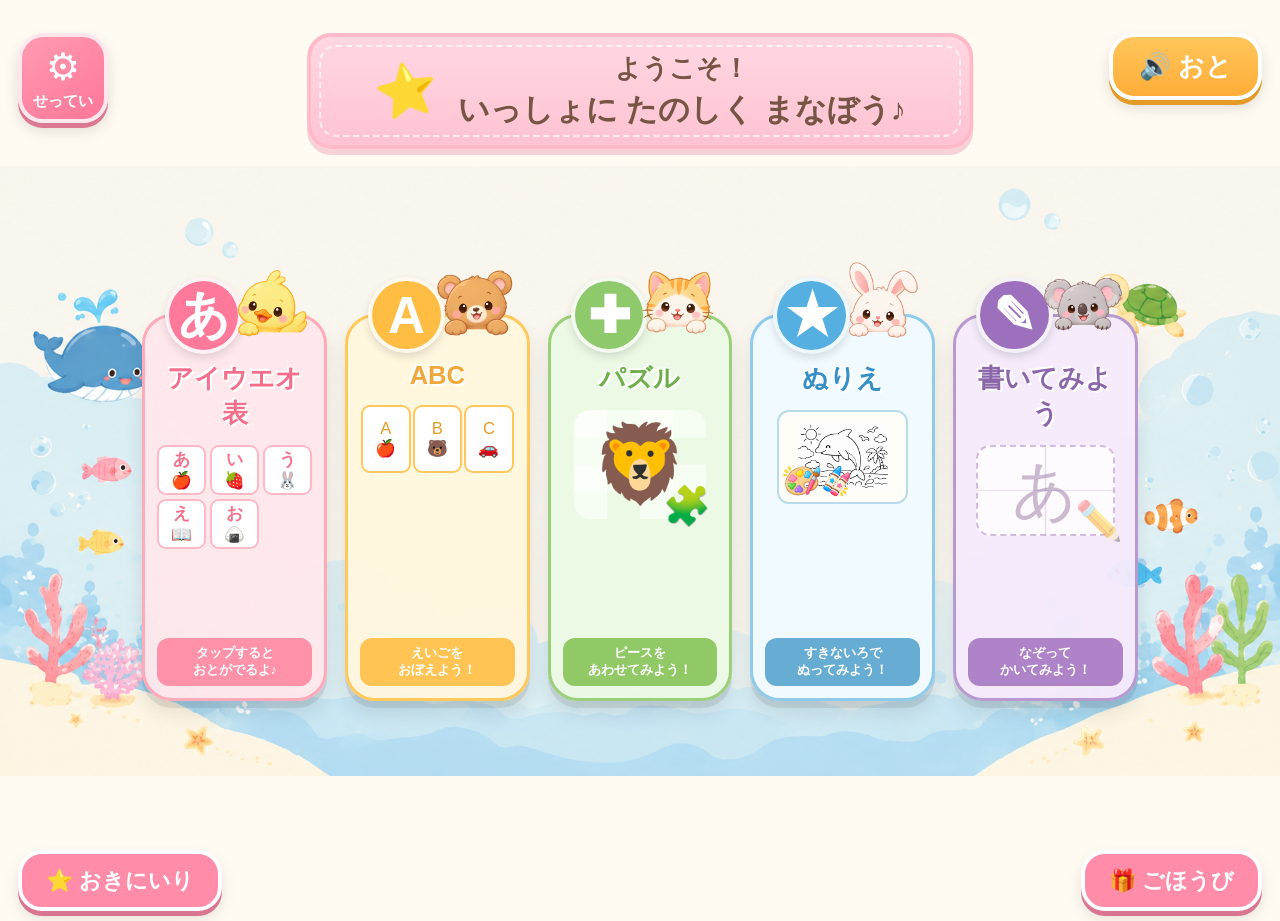
==== index.html @ 0b4a3ac4 "知育アプリ初回コミット" ====
<!DOCTYPE html>
<html lang="ja">
<head>
  <meta charset="UTF-8">
  <meta name="viewport" content="width=device-width, initial-scale=1.0, viewport-fit=cover">
  <title>知育アプリ</title>
　<link rel="manifest" href="manifest.json">
　<meta name="theme-color" content="#4caf50">

  <link rel="stylesheet" href="style.css">
</head>

<body>

  <main class="app">

    <!-- 上部 -->
    <header class="top-area">

      <button class="circle-button settings-button" id="settingsButton">
        ⚙
        <span>せってい</span>
      </button>

      <div class="welcome-box">
        <div class="star">⭐</div>

        <div>
          <p class="welcome-small">ようこそ！</p>
          <h1>いっしょに たのしく まなぼう♪</h1>
        </div>
      </div>

      <button class="sound-button" id="soundButton">
        🔊
        <span>おと</span>
      </button>

    </header>


    <!-- 遊び一覧 -->
    <section class="menu-area">

      <!-- アイウエオ表 -->
      <button
        class="menu-card hiragana-card"
        data-page="hiragana.html"
      >
        <div class="card-icon">あ</div>
        <div class="animal">
          <img src="images/duck.png" alt="あひる">
        </div>

        <h2>アイウエオ表</h2>

        <div class="hiragana-preview">
          <span>あ<br>🍎</span>
          <span>い<br>🍓</span>
          <span>う<br>🐰</span>
          <span>え<br>📖</span>
          <span>お<br>🍙</span>
        </div>

        <p>タップすると<br>おとがでるよ♪</p>
      </button>


      <!-- ABC -->
      <button
        class="menu-card abc-card"
        data-page="abc.html"
      >
        <div class="card-icon">A</div>
        <div class="animal">
          <img src="images/bear.png" alt="くま">
        </div>

        <h2>ABC</h2>

        <div class="abc-preview">
          <span>A<br>🍎</span>
          <span>B<br>🐻</span>
          <span>C<br>🚗</span>
        </div>

        <p>えいごを<br>おぼえよう！</p>
      </button>


      <!-- パズル -->
      <button
        class="menu-card puzzle-card"
        data-page="puzzle.html"
      >
        <div class="card-icon">✚</div>
        <div class="animal">
          <img src="images/cat.png" alt="ねこ">
        </div>

        <h2>パズル</h2>

        <div class="puzzle-preview">
          🦁
          <span class="piece">🧩</span>
        </div>

        <p>ピースを<br>あわせてみよう！</p>
      </button>


     <!-- ぬりえ -->
<button
  class="menu-card coloring-card"
  data-page="coloring-select.html"
  >
  <!-- 上の丸いアイコン -->
  <div class="card-icon">★</div>

  <!-- カードの上からのぞく動物 -->
  <div class="animal">
    <img src="images/rabbit.png" alt="うさぎ">
  </div>

  <h2>ぬりえ</h2>

  <!-- ぬりえのプレビュー -->
  <div class="coloring-preview">
    <img
      src="images/coloring/dolphin.png"
      alt="いるかのぬりえ"
      class="coloring-image"
    >

    <!-- クレヨン -->
    <div class="crayons">
      <img
    class="palette-img"
    src="images/coloring/palette.png"
    alt="パレット"
  >

  <img
    class="crayon-img"
    src="images/coloring/crayon.png"
    alt="クレヨン"
  >
    </div>
  </div>

  <p>すきないろで<br>ぬってみよう！</p>
</button>


      <!-- 書いてみよう -->
      <button
        class="menu-card write-card"
        data-page="write.html"
      >
        <div class="card-icon">✎</div>
        <div class="animal">
          <img src="images/koala.png" alt="こあら"></div>

        <h2>書いてみよう</h2>

        <div class="write-preview">
          あ
          <span>✏️</span>
        </div>

        <p>なぞって<br>かいてみよう！</p>
      </button>

    </section>


    <!-- 下部 -->
    <footer class="bottom-area">

      <button class="bottom-button favorite-button">
        ⭐ おきにいり
      </button>

      <button class="bottom-button reward-button">
        🎁 ごほうび
      </button>

    </footer>

  </main>


  <!-- 縦向きだった場合 -->
  <div class="rotate-message">
    <div>
      <p>📱 ↻</p>
      <strong>よこむきにしてね♪</strong>
    </div>
  </div>


  <script src="script.js"></script>
</body>
</html>
---- style.css ----
/* ================================
   基本設定
================================ */

* {
  box-sizing: border-box;
  -webkit-tap-highlight-color: transparent;
}

html,
body {
  margin: 0;
  padding: 0;
  width: 100%;
  height: 100%;
}

body {
  font-family:
    "Hiragino Maru Gothic ProN",
    "Hiragino Kaku Gothic ProN",
    "Yu Gothic",
    sans-serif;

  overflow: hidden;
  background: #fffaf2;
}


/* ================================
   アプリ全体
================================ */

.app {
  position: relative;

  width: 100vw;
  height: 100dvh;

  min-width: 650px;

  background-image: url("images/background.png");
  background-repeat: no-repeat;
  background-position: center;
  background-size: contain;

  display: flex;
  flex-direction: column;

  padding:
    max(12px, env(safe-area-inset-top))
    max(18px, env(safe-area-inset-right))
    max(10px, env(safe-area-inset-bottom))
    max(18px, env(safe-area-inset-left));
}


/* ================================
   上部
================================ */

.top-area {
  position: relative;

  height: 22%;

  display: flex;
  align-items: flex-start;
  justify-content: space-between;
}


/* 丸ボタン */

.circle-button {
  width: clamp(65px, 7vw, 95px);
  aspect-ratio: 1;

  border-radius: 28%;
  border: 4px solid rgba(255, 255, 255, 0.8);

  background: linear-gradient(
    145deg,
    #ff9bb1,
    #ff7699
  );

  color: white;

  font-size: clamp(24px, 3vw, 42px);

  box-shadow:
    0 5px 0 #dc7992,
    0 8px 15px rgba(0, 0, 0, 0.12);

  cursor: pointer;

  display: flex;
  flex-direction: column;
  align-items: center;
  justify-content: center;

  transition: 0.15s;
}

.circle-button span {
  margin-top: 2px;
  font-size: clamp(11px, 1.2vw, 16px);
  font-weight: bold;
}


/* ウェルカム */

.welcome-box {
  position: absolute;
  left: 50%;
  top: 0;

  transform: translateX(-50%);

  width: min(52vw, 760px);

  min-height: 95px;

  padding: 14px 40px;

  border: 4px solid #ffb9c8;
  border-radius: 24px;

  background:
    linear-gradient(
      180deg,
      #ffd7e2,
      #ffc3d3
    );

  box-shadow:
    0 6px 0 rgba(234, 157, 179, 0.45);

  display: flex;
  align-items: center;
  justify-content: center;

  text-align: center;

  color: #765544;
}

.welcome-box::before {
  content: "";

  position: absolute;
  inset: 8px;

  border: 2px dashed rgba(255, 255, 255, 0.7);
  border-radius: 17px;

  pointer-events: none;
}

.star {
  font-size: clamp(40px, 4vw, 65px);
  margin-right: 20px;

  transform: rotate(-10deg);
}

.welcome-small {
  margin: 0 0 3px;

  font-size: clamp(18px, 2vw, 30px);
  font-weight: bold;
}

.welcome-box h1 {
  margin: 0;

  font-size: clamp(20px, 2.4vw, 36px);
}


/* 音ボタン */

.sound-button {
  border: 4px solid white;
  border-radius: 25px;

  padding: 12px 26px;

  background: linear-gradient(
    #ffc65b,
    #ffad38
  );

  color: white;

  font-size: clamp(18px, 2vw, 28px);
  font-weight: bold;

  box-shadow:
    0 5px 0 #e39a27,
    0 8px 15px rgba(0, 0, 0, 0.12);

  cursor: pointer;

  transition: 0.15s;
}


/* ================================
   メニュー
================================ */

.menu-area {
  flex: 1;

  display: grid;

  grid-template-columns: repeat(5, minmax(120px, 1fr));

  gap: clamp(10px, 1.4vw, 24px);

  align-items: center;

  width: 80%;
  margin: 0 auto;
}


/* カード */

.menu-card {
  position: relative;

  height: min(43vh, 430px);

  border-radius: 30px;

  border: 3px solid rgba(255, 255, 255, 0.85);

  padding: 36px 12px 12px;

  cursor: pointer;

  box-shadow:
    0 7px 0 rgba(0, 0, 0, 0.08),
    0 12px 20px rgba(0, 0, 0, 0.09);

  display: flex;
  flex-direction: column;
  align-items: center;

  transition:
    transform 0.15s ease,
    filter 0.15s ease;
}

.menu-card:hover {
  transform: translateY(-6px);
}

.menu-card:active {
  transform: translateY(4px) scale(0.98);
}


/* カード上の丸 */

.card-icon {
  position: absolute;

  top: -40px;
  left: 20px;

  width: clamp(62px, 6vw, 88px);
  aspect-ratio: 1;

  border-radius: 50%;

  display: flex;
  align-items: center;
  justify-content: center;

  font-size: clamp(35px, 4vw, 55px);
  font-weight: bold;

  color: white;

  border: 4px solid rgba(255, 255, 255, 0.9);

  box-shadow: 0 4px 8px rgba(0, 0, 0, 0.12);
}


/* 動物 */

.animal {
  position: absolute;
  top: 0;
  right: 10px;
  transform: translateY(-72%);
  z-index: 2;
}

.animal img {
  width: clamp(70px, 6.5vw, 105px);
  height: auto;
  display: block;
}


/* タイトル */

.menu-card h2 {
  margin: 8px 0 14px;

  font-size: clamp(18px, 2vw, 30px);

  color: #6d594e;

  text-shadow:
    2px 2px 0 white,
    -2px -2px 0 white;
}

.menu-card > p {
  margin-top: auto;
  margin-bottom: 0;

  width: 100%;

  padding: 7px;

  border-radius: 12px;

  color: white;
  font-size: clamp(10px, 1vw, 15px);
  font-weight: bold;

  text-align: center;
}


/* ================================
   アイウエオ
================================ */

.hiragana-card {
  background: rgba(255, 232, 237, 0.95);
  border-color: #ffaabb;
}

.hiragana-card .card-icon {
  background: #ff799a;
}

.hiragana-card h2 {
  color: #f46f8c;
}

.hiragana-card > p {
  background: #ff91a9;
}

.hiragana-preview {
  display: grid;
  grid-template-columns: repeat(3, 1fr);
  gap: 4px;
  width: 100%;
}

.hiragana-preview span {
  padding: 2px 2px;
  background: white;
  border: 2px solid #ffb9c6;
  border-radius: 9px;
  color: #f4728c;
  font-weight: bold;
  font-size: clamp(12px, 1.3vw, 20px);
}


/* ================================
   ABC
================================ */

.abc-card {
  background: rgba(255, 247, 222, 0.96);
  border-color: #ffc95d;
}

.abc-card .card-icon {
  background: #ffbd43;
}

.abc-card h2 {
  color: #efa93a;
}

.abc-card > p {
  background: #ffc453;
}

.abc-preview {
  display: flex;
  justify-content: center;

  width: 100%;
}

.abc-preview span {
  flex: 1;

  margin: 1px;

  padding: 12px 2px;

  background: white;

  border: 2px solid #ffc75d;
  border-radius: 9px;

  font-size: clamp(11px, 1.3vw, 20px);
  color: #e79d23;
}


/* ================================
   パズル
================================ */

.puzzle-card {
  background: rgba(236, 250, 229, 0.96);
  border-color: #9ccf79;
}

.puzzle-card .card-icon {
  background: #8ec96b;
}

.puzzle-card h2 {
  color: #70ae4c;
}

.puzzle-card > p {
  background: #91c966;
}

.puzzle-preview {
  position: relative;

  width: 85%;
  aspect-ratio: 1.2;

  border-radius: 16px;

  background:
    linear-gradient(
      90deg,
      rgba(255,255,255,.5) 50%,
      transparent 50%
    ),
    linear-gradient(
      rgba(255,255,255,.5) 50%,
      transparent 50%
    );

  background-size: 50% 50%;

  display: flex;
  align-items: center;
  justify-content: center;

  font-size: clamp(55px, 6vw, 95px);
}

.piece {
  position: absolute;
  bottom: -10px;
  right: -5px;

  font-size: clamp(28px, 3vw, 50px);
}



/* =========================
   ぬりえカード
========================= */

.coloring-card {
  border-color: #8fcceb;
  background: #f1fbff;
}


/* タイトル */
.coloring-card h2 {
  color: #368fc7;
}


/* 上の丸アイコン */
.coloring-card .card-icon {
  background: #55afe0;
}

.coloring-card > p {
  background: #67acd2;
}


/* =========================
   ぬりえプレビュー
========================= */

.coloring-preview {
  position: relative;

  width: 85%;
  aspect-ratio: 1.4;

  margin: 0 auto;

  background: #fffdf8;

  border: 2px solid #b9dceb;
  border-radius: 12px;

  display: flex;
  justify-content: center;
  align-items: center;

  overflow: hidden;
}


/* いるかの線画 */
.coloring-image {
  width: 75%;
  height: 75%;

  object-fit: contain;
}


/* =========================
   クレヨン
========================= */

.crayons {
  position: absolute;

  left: 5px;
  bottom: 5px;

  display: flex;
  align-items: flex-end;
  gap: 2px;

  z-index: 2;
}


/* パレット */
.palette-img {
  width: clamp(25px, 3vw, 45px);
  height: auto;

  object-fit: contain;

  transform: rotate(-10deg);
}


/* クレヨン */
.crayon-img {
  width: clamp(18px, 2vw, 30px);
  height: auto;

  object-fit: contain;

  transform: rotate(12deg);
}

/* ================================
   書いてみよう
================================ */

.write-card {
  background: rgba(245, 235, 252, 0.96);
  border-color: #b999d1;
}

.write-card .card-icon {
  background: #9d70bd;
}

.write-card h2 {
  color: #8b67aa;
}

.write-card > p {
  background: #af83c7;
}

.write-preview {
  position: relative;

  width: 90%;
  aspect-ratio: 2/1;

  border:
    2px dashed
    rgba(171, 126, 190, 0.5);

  background:
    linear-gradient(
      to right,
      transparent 49%,
      rgba(176, 134, 194, .25) 50%,
      transparent 51%
    ),
    linear-gradient(
      to bottom,
      transparent 49%,
      rgba(176, 134, 194, .25) 50%,
      transparent 51%
    ),
    rgba(255, 255, 255, 0.8);

  border-radius: 14px;

  display: flex;
  justify-content: center;
  align-items: center;

  font-size: clamp(40px, 5vw, 80px);

  color: rgba(140, 105, 150, 0.45);
}

.write-preview span {
  position: absolute;

  right: -10px;
  bottom: -10px;

  font-size: clamp(25px, 3vw, 50px);
}


/* ================================
   下
================================ */

.bottom-area {
  height: 14%;

  display: flex;
  align-items: flex-end;
  justify-content: space-between;
}

.bottom-button {
  min-width: 160px;

  padding: 12px 24px;

  border: 4px solid white;
  border-radius: 24px;

  background: #ff8da9;

  color: white;

  font-size: clamp(15px, 1.7vw, 24px);
  font-weight: bold;

  box-shadow:
    0 5px 0 #d97491,
    0 8px 15px rgba(0, 0, 0, 0.1);

  cursor: pointer;
}


/* ================================
   ボタン共通
================================ */

button {
  font-family: inherit;
}

button:active {
  box-shadow: none;
}


/* ================================
   縦向き表示
================================ */

.rotate-message {
  display: none;
}


/* スマホ縦向きなら画面を隠す */

@media (orientation: portrait) {

  .app {
    display: none;
  }

  .rotate-message {
    position: fixed;
    inset: 0;

    display: flex;
    align-items: center;
    justify-content: center;

    background: #fff5f8;

    text-align: center;

    color: #e67c98;

    font-size: 24px;
  }

  .rotate-message p {
    font-size: 60px;
    margin: 0 0 15px;
  }
}


/* ================================
   小さめ端末
================================ */

@media (max-height: 500px) {

  .welcome-box {
    min-height: 70px;
    padding: 8px 30px;
  }

  .top-area {
    height: 22%;
  }

  .menu-card {
    height: 45vh;
    padding-top: 25px;
    position: relative;
  }

  .card-icon {
    top: -28px;
  }

  .animal {
  position: absolute;
  /* カード上辺に配置 */
  top: 0;
  right: 10px;
   /* 自分の高さ分、上へずらす */
  transform: translateY(-72%);

  z-index: 2;
}

.animal img {
  width: clamp(70px, 6.5vw, 105px);
  height: auto;
  display: block;
}

}
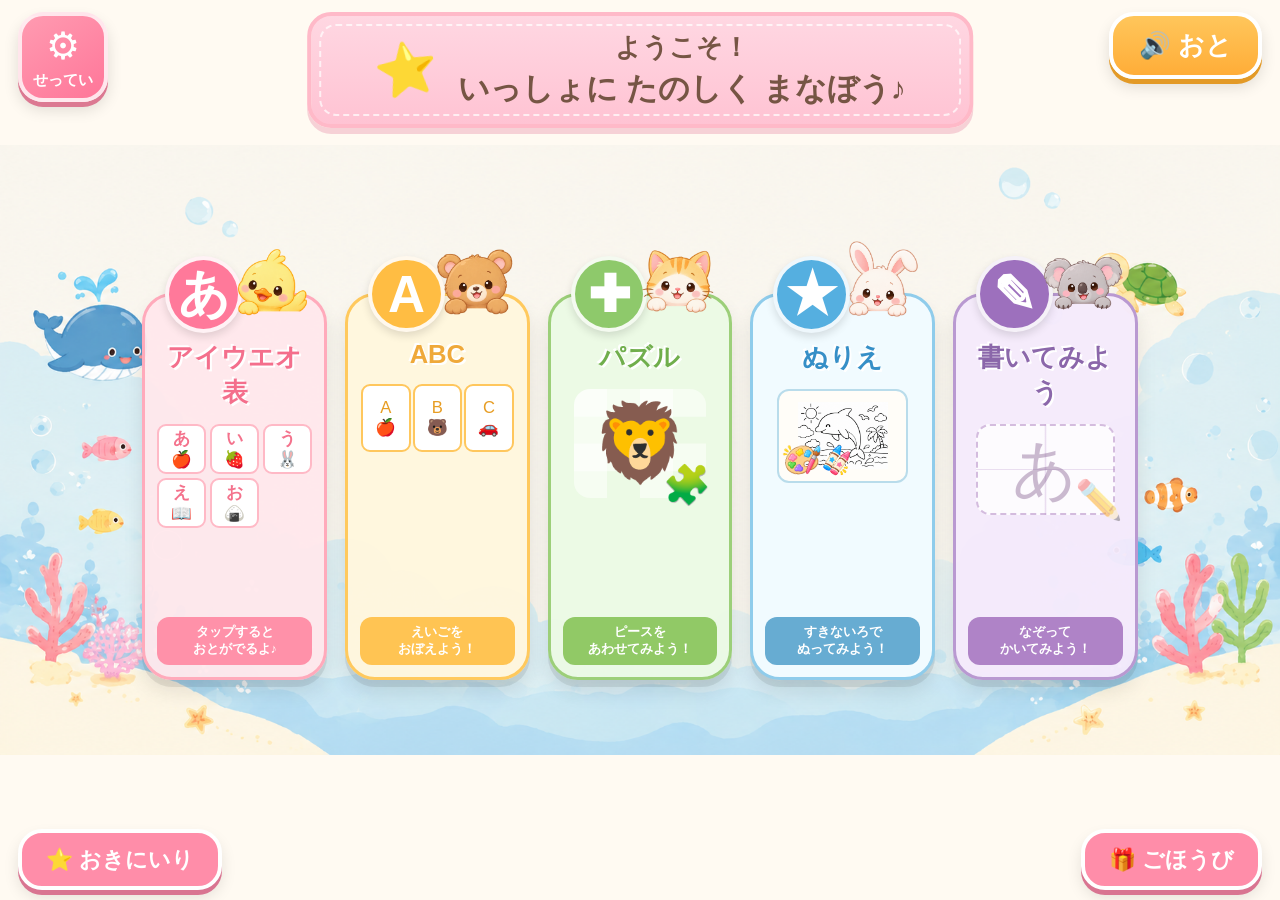
==== commit 82b82f00: "icon修正" ====
--- a/index.html
+++ b/index.html
@@ -4,9 +4,9 @@
   <meta charset="UTF-8">
   <meta name="viewport" content="width=device-width, initial-scale=1.0, viewport-fit=cover">
   <title>知育アプリ</title>
-　<link rel="manifest" href="manifest.json">
-　<meta name="theme-color" content="#4caf50">
-
+  <link rel="manifest" href="manifest.json">
+  <meta name="theme-color" content="#4caf50">
+  <link rel="apple-touch-icon" href="./icons/icon-192.png">
   <link rel="stylesheet" href="style.css">
 </head>
 
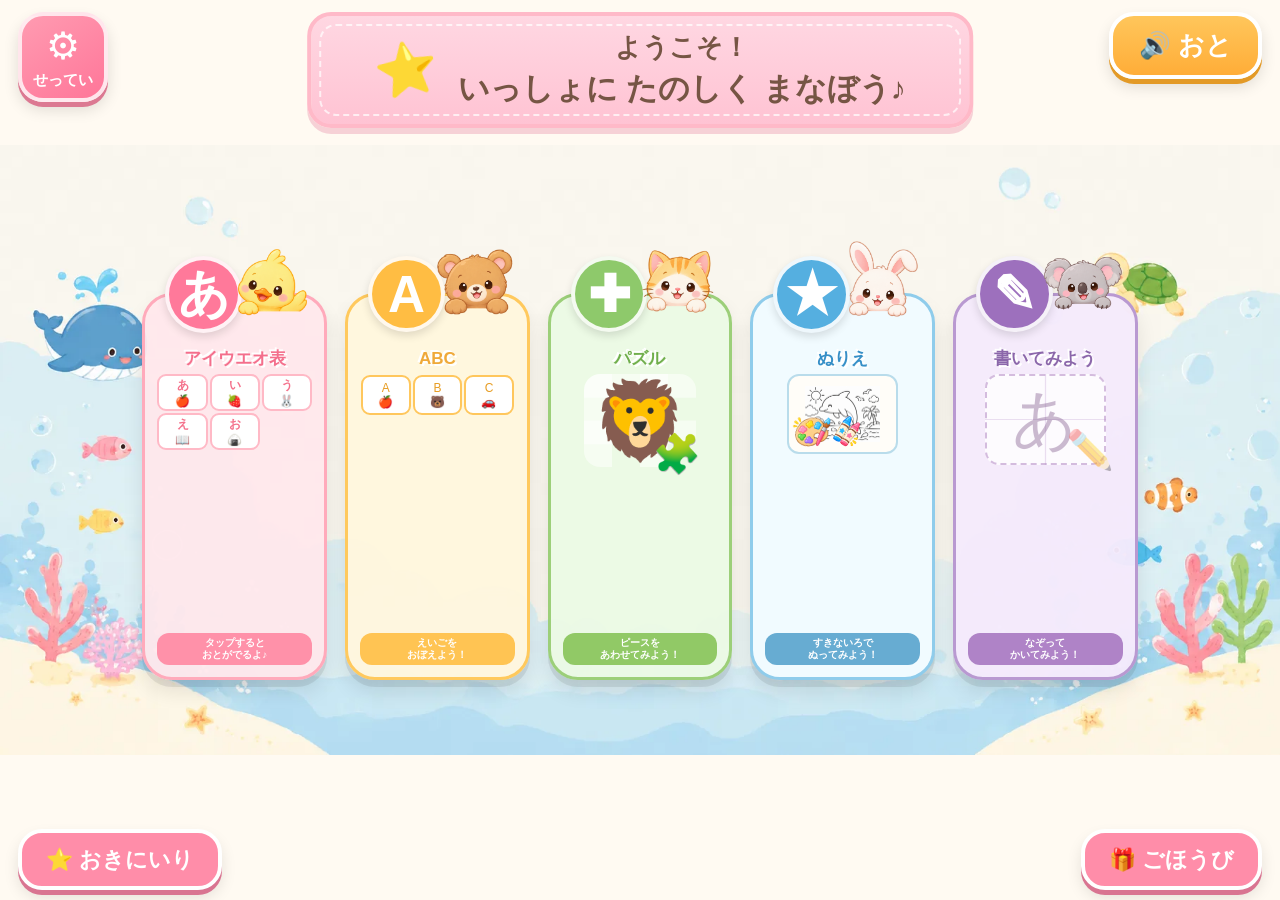
==== commit f7b8ce35: "“パズル修正“" ====
--- a/index.html
+++ b/index.html
@@ -91,7 +91,7 @@
       <!-- パズル -->
       <button
         class="menu-card puzzle-card"
-        data-page="puzzle.html"
+        data-page="puzzle-select.html"
       >
         <div class="card-icon">✚</div>
         <div class="animal">
--- a/style.css
+++ b/style.css
@@ -37,9 +37,8 @@
   width: 100vw;
   height: 100dvh;
 
-  min-width: 650px;
-
-  background-image: url("images/background.png");
+
+  background-image: url("images/background.webp");
   background-repeat: no-repeat;
   background-position: center;
   background-size: contain;
@@ -313,7 +312,7 @@
 /* タイトル */
 
 .menu-card h2 {
-  margin: 8px 0 14px;
+  margin: 20px 0 14px;
 
   font-size: clamp(18px, 2vw, 30px);
 
@@ -782,4 +781,222 @@
   display: block;
 }
 
+}
+
+/* ================================
+   スマホ横向き対応
+================================ */
+
+@media (orientation: landscape) and (max-height: 500px) {
+
+  .app {
+    width: 100%;
+    height: 100dvh;
+
+    padding:
+      max(6px, env(safe-area-inset-top))
+      max(10px, env(safe-area-inset-right))
+      max(6px, env(safe-area-inset-bottom))
+      max(10px, env(safe-area-inset-left));
+  }
+
+  /* 上部 */
+  .top-area {
+    height: 20%;
+  }
+
+  /* 設定 */
+  .circle-button {
+    width: clamp(48px, 7vw, 65px);
+    border-width: 3px;
+    font-size: clamp(18px, 3vw, 28px);
+  }
+
+  .circle-button span {
+    font-size: clamp(9px, 1.4vw, 12px);
+  }
+
+  /* ようこそ */
+  .welcome-box {
+    width: 52%;
+    min-height: 55px;
+    padding: 5px 15px;
+    border-width: 3px;
+    border-radius: 16px;
+  }
+
+  .star {
+    font-size: clamp(24px, 4vw, 36px);
+    margin-right: 8px;
+  }
+
+  .welcome-small {
+    font-size: clamp(12px, 2vw, 18px);
+  }
+
+  .welcome-box h1 {
+    font-size: clamp(13px, 2.3vw, 20px);
+    white-space: nowrap;
+  }
+
+  /* 音 */
+  .sound-button {
+    padding: 7px 14px;
+    border-width: 3px;
+    border-radius: 16px;
+    font-size: clamp(13px, 2vw, 19px);
+  }
+
+  /* 5枚のカード */
+  .menu-area {
+    width: 86%;
+    grid-template-columns: repeat(5, minmax(0, 1fr));
+    gap: clamp(5px, 1vw, 10px);
+  }
+
+  .menu-card {
+    width: 100%;
+    min-width: 0;
+
+    height: 44vh;
+    padding: 22px 4px 5px;
+
+    border-radius: 18px;
+    overflow: visible;
+  }
+
+  /* 丸アイコン */
+  .card-icon {
+    top: -22px;
+    left: 8px;
+
+    width: clamp(45px, 6vw, 60px);
+    font-size: clamp(24px, 4vw, 36px);
+
+    border-width: 3px;
+  }
+
+  /* 動物 */
+  .animal {
+    right: 3px;
+  }
+
+  .animal img {
+    width: clamp(45px, 6.5vw, 65px);
+  }
+
+  /* カードタイトル */
+  .menu-card h2 {
+    margin: 16px 0 7px;
+    font-size: clamp(13px, 2vw, 20px);
+  }
+
+  /* カード下の説明 */
+  .menu-card > p {
+    padding: 4px 2px;
+    border-radius: 8px;
+
+    font-size: clamp(8px, 1.2vw, 11px);
+    line-height: 1.3;
+  }
+
+  /* あいうえお */
+  .hiragana-preview span {
+    font-size: clamp(9px, 1.3vw, 13px);
+  }
+
+  /* ABC */
+  .abc-preview span {
+    padding: 5px 1px;
+    font-size: clamp(9px, 1.3vw, 13px);
+  }
+
+  /* パズル */
+  .puzzle-preview {
+    width: 75%;
+    font-size: clamp(35px, 6vw, 55px);
+  }
+
+  .piece {
+    font-size: clamp(20px, 3vw, 30px);
+  }
+
+  /* ぬりえ */
+  .coloring-preview {
+    width: 78%;
+  }
+
+  /* 書いてみよう */
+  .write-preview {
+    width: 82%;
+    font-size: clamp(28px, 5vw, 45px);
+  }
+
+  .write-preview span {
+    font-size: clamp(18px, 3vw, 28px);
+  }
+
+  /* 下部 */
+  .bottom-area {
+    height: 12%;
+  }
+
+  .bottom-button {
+    min-width: 110px;
+    padding: 6px 12px;
+
+    border-width: 3px;
+    border-radius: 16px;
+
+    font-size: clamp(11px, 1.7vw, 16px);
+  }
+}
+/* ===== iPhone横向き：カード内の崩れ防止 ===== */
+
+.menu-card h2 {
+  width: 100%;
+  margin: 18px 0 6px;
+
+  font-size: clamp(11px, 1.55vw, 17px);
+  line-height: 1.1;
+
+  text-align: center;
+  white-space: nowrap;
+}
+
+/* カード下の説明 */
+.menu-card > p {
+  width: 100%;
+  padding: 4px 2px;
+
+  font-size: clamp(7px, 1.05vw, 10px);
+  line-height: 1.2;
+
+  white-space: normal;
+}
+
+/* あいうえおのマス */
+.hiragana-preview {
+  gap: 2px;
+}
+
+.hiragana-preview span {
+  padding: 1px;
+  font-size: clamp(8px, 1.1vw, 12px);
+}
+
+/* ABCのマス */
+.abc-preview span {
+  padding: 4px 1px;
+  font-size: clamp(8px, 1.1vw, 12px);
+}
+
+/* プレビューを少しコンパクトに */
+.puzzle-preview,
+.coloring-preview {
+  width: 72%;
+}
+
+.write-preview {
+  width: 78%;
 }
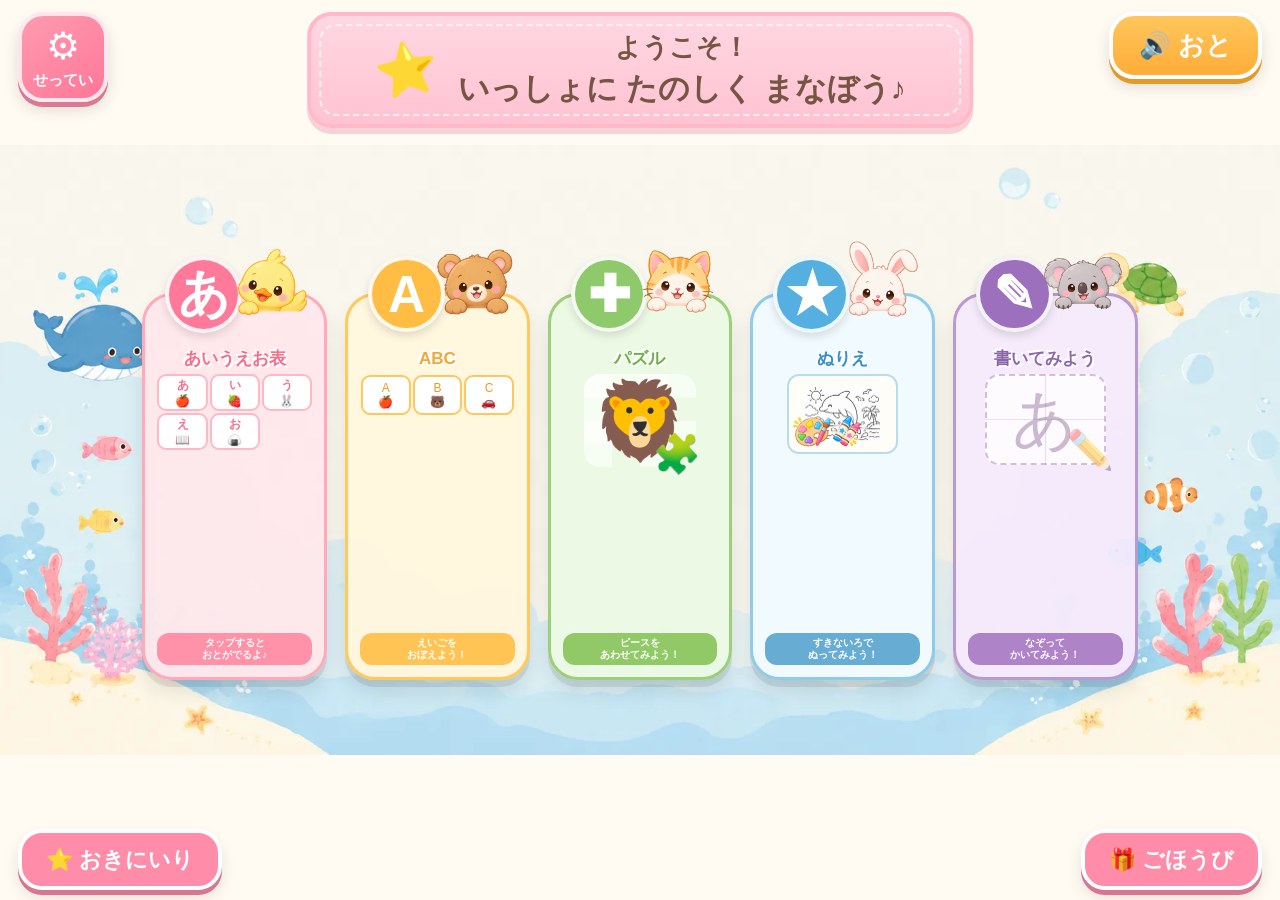
==== commit 12d89d09: "“アイウエオ表追加“" ====
--- a/index.html
+++ b/index.html
@@ -45,14 +45,14 @@
       <!-- アイウエオ表 -->
       <button
         class="menu-card hiragana-card"
-        data-page="hiragana.html"
+        data-page="kana-select.html"
       >
         <div class="card-icon">あ</div>
         <div class="animal">
           <img src="images/duck.png" alt="あひる">
         </div>
 
-        <h2>アイウエオ表</h2>
+        <h2>あいうえお表</h2>
 
         <div class="hiragana-preview">
           <span>あ<br>🍎</span>
@@ -155,7 +155,7 @@
       <!-- 書いてみよう -->
       <button
         class="menu-card write-card"
-        data-page="write.html"
+        data-page="writing-select.html"
       >
         <div class="card-icon">✎</div>
         <div class="animal">
